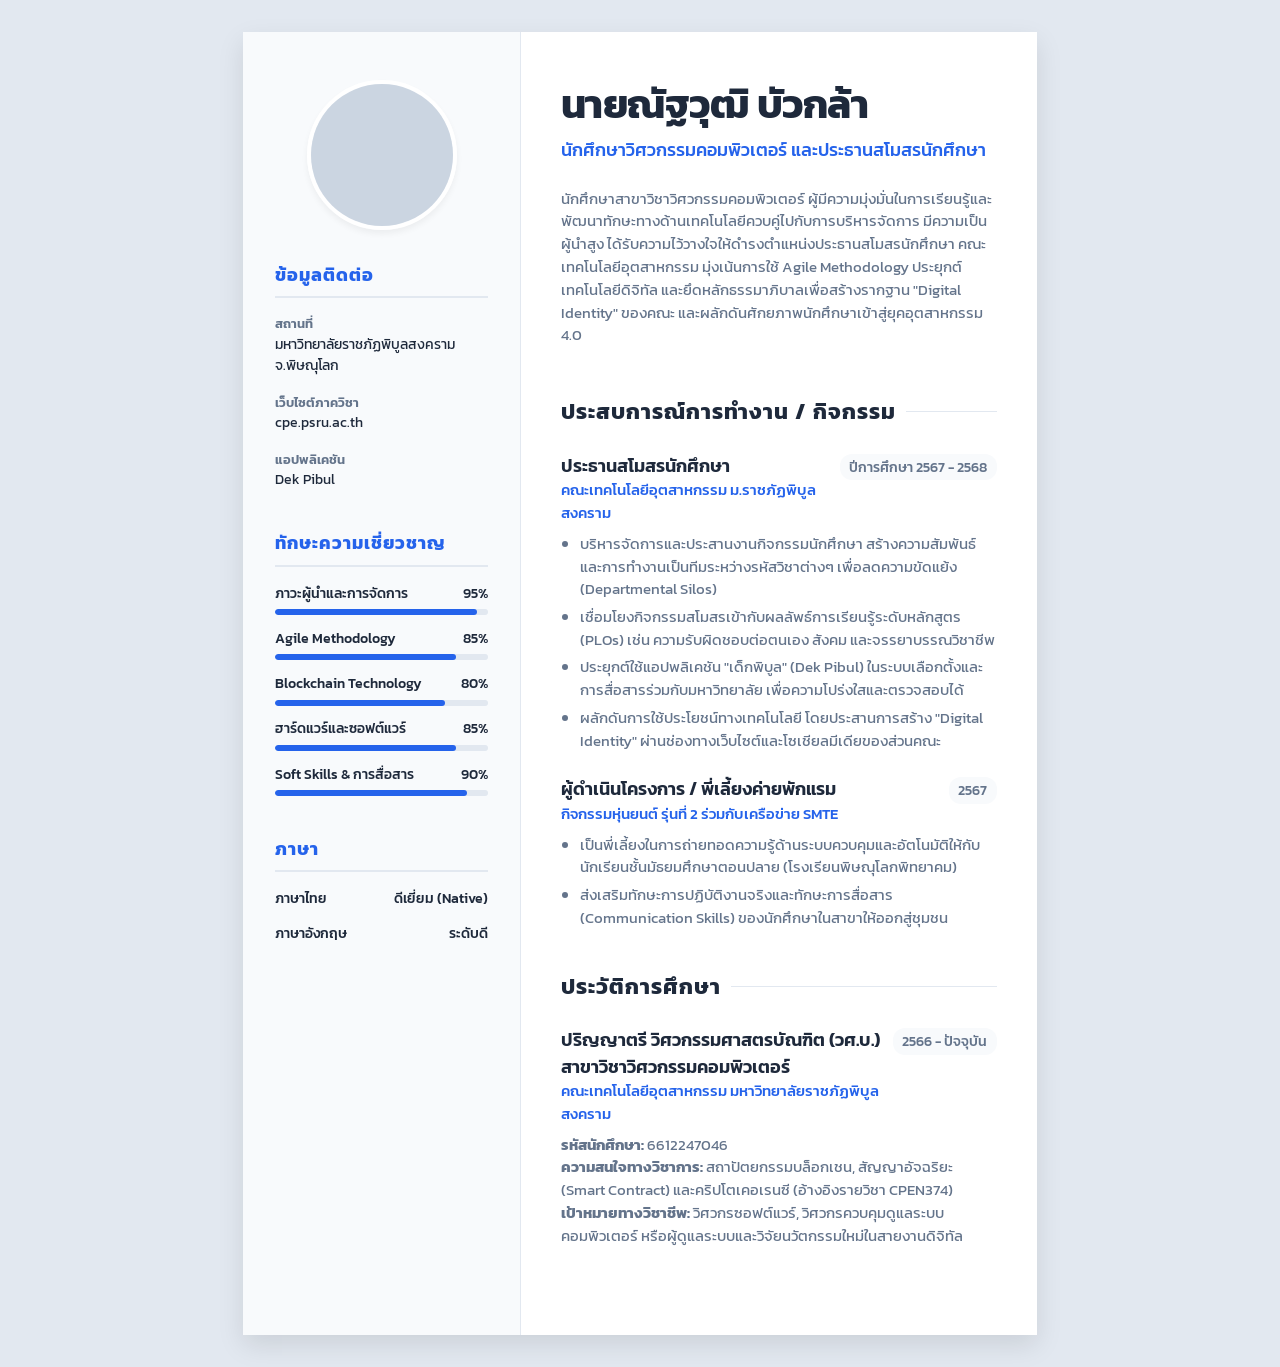
==== cv.html @ 9f86f3e3 "AI Spektrum awakens — To study and practicalize AI usage Born: 2026-02-28 Human: Peg Theme: Lazy but" ====
<!DOCTYPE html>
<html lang="th">

<head>
    <meta charset="UTF-8">
    <meta name="viewport" content="width=device-width, initial-scale=1.0">
    <title>CV - ณัฐวุฒิ บัวกล้า</title>
    <link
        href="https://fonts.googleapis.com/css2?family=Inter:wght@300;400;500;600;700&family=Kanit:wght@300;400;500;600;700&display=swap"
        rel="stylesheet">
    <style>
        :root {
            --primary-color: #2563eb;
            --text-main: #1e293b;
            --text-muted: #64748b;
            --bg-color: #ffffff;
            --sidebar-bg: #f8fafc;
            --border-color: #e2e8f0;
        }

        * {
            margin: 0;
            padding: 0;
            box-sizing: border-box;
            font-family: 'Kanit', 'Inter', sans-serif;
        }

        body {
            background-color: #e2e8f0;
            color: var(--text-main);
            display: flex;
            justify-content: center;
            padding: 2rem;
            line-height: 1.5;
        }

        /* A4 Paper Size Setup */
        .cv-container {
            width: 210mm;
            min-height: 297mm;
            /* A4 aspect ratio */
            background: var(--bg-color);
            box-shadow: 0 10px 25px rgba(0, 0, 0, 0.1);
            display: grid;
            grid-template-columns: 35% 65%;
            overflow: hidden;
        }

        /* Sidebar (Left Column) */
        .sidebar {
            background-color: var(--sidebar-bg);
            padding: 3rem 2rem;
            border-right: 1px solid var(--border-color);
        }

        .profile-img-container {
            width: 150px;
            height: 150px;
            border-radius: 50%;
            overflow: hidden;
            margin: 0 auto 2rem;
            border: 4px solid white;
            box-shadow: 0 4px 6px rgba(0, 0, 0, 0.05);
        }

        .profile-img {
            width: 100%;
            height: 100%;
            background-color: #cbd5e1;
            background-image: url('https://placehold.co/150x150/2563eb/ffffff?text=NB');
            background-size: cover;
            background-position: center;
        }

        .sidebar-section {
            margin-bottom: 2.5rem;
        }

        .sidebar-title {
            font-size: 1.1rem;
            font-weight: 700;
            color: var(--primary-color);
            text-transform: uppercase;
            letter-spacing: 1px;
            margin-bottom: 1rem;
            border-bottom: 2px solid var(--border-color);
            padding-bottom: 0.5rem;
        }

        .contact-item {
            display: flex;
            flex-direction: column;
            margin-bottom: 1rem;
            font-size: 0.9rem;
        }

        .contact-item span:first-child {
            font-weight: 600;
            font-size: 0.8rem;
            color: var(--text-muted);
            text-transform: uppercase;
        }

        .skill-list {
            list-style: none;
        }

        .skill-list li {
            margin-bottom: 0.8rem;
        }

        .skill-name {
            display: flex;
            justify-content: space-between;
            font-size: 0.9rem;
            font-weight: 500;
            margin-bottom: 0.3rem;
        }

        .skill-bar {
            height: 6px;
            background: #e2e8f0;
            border-radius: 3px;
            overflow: hidden;
        }

        .skill-level {
            height: 100%;
            background: var(--primary-color);
            border-radius: 3px;
        }

        /* Main Content (Right Column) */
        .main-content {
            padding: 3rem 2.5rem;
        }

        .header {
            margin-bottom: 3rem;
        }

        .name {
            font-size: 2.5rem;
            font-weight: 700;
            line-height: 1.2;
            color: var(--text-main);
            margin-bottom: 0.5rem;
            letter-spacing: -0.5px;
        }

        .profession {
            font-size: 1.15rem;
            color: var(--primary-color);
            font-weight: 500;
        }

        .profile-text {
            color: var(--text-muted);
            font-size: 0.95rem;
            margin-top: 1.5rem;
        }

        .section {
            margin-bottom: 2.5rem;
        }

        .section-title {
            font-size: 1.4rem;
            font-weight: 700;
            color: var(--text-main);
            text-transform: uppercase;
            letter-spacing: 1px;
            margin-bottom: 1.5rem;
            display: flex;
            align-items: center;
            gap: 10px;
        }

        .section-title::after {
            content: "";
            flex: 1;
            height: 1px;
            background: var(--border-color);
        }

        .timeline-item {
            margin-bottom: 1.5rem;
            position: relative;
        }

        .timeline-header {
            display: flex;
            justify-content: space-between;
            align-items: baseline;
            margin-bottom: 0.5rem;
        }

        .role-title {
            font-size: 1.1rem;
            font-weight: 600;
            color: var(--text-main);
        }

        .company-name {
            font-size: 0.95rem;
            font-weight: 500;
            color: var(--primary-color);
        }

        .duration {
            font-size: 0.85rem;
            color: var(--text-muted);
            font-weight: 500;
            background: var(--sidebar-bg);
            padding: 0.2rem 0.6rem;
            border-radius: 12px;
            white-space: nowrap;
        }

        .timeline-desc {
            font-size: 0.95rem;
            color: var(--text-muted);
        }

        .timeline-desc ul {
            padding-left: 1.2rem;
            margin-top: 0.5rem;
        }

        .timeline-desc li {
            margin-bottom: 0.3rem;
        }

        /* Print Settings */
        @media print {
            body {
                padding: 0;
                background: white;
            }

            .cv-container {
                box-shadow: none;
                width: 100%;
                height: 100%;
            }
        }

        /* Responsive */
        @media screen and (max-width: 768px) {
            .cv-container {
                grid-template-columns: 1fr;
                width: 100%;
            }

            .sidebar {
                border-right: none;
                border-bottom: 1px solid var(--border-color);
            }
        }
    </style>
</head>

<body>

    <div class="cv-container">
        <!-- Left Sidebar -->
        <div class="sidebar">
            <div class="profile-img-container">
                <div class="profile-img"></div>
            </div>

            <div class="sidebar-section">
                <h2 class="sidebar-title">ข้อมูลติดต่อ</h2>
                <div class="contact-item">
                    <span>สถานที่</span>
                    <span>มหาวิทยาลัยราชภัฏพิบูลสงคราม จ.พิษณุโลก</span>
                </div>
                <div class="contact-item">
                    <span>เว็บไซต์ภาควิชา</span>
                    <span>cpe.psru.ac.th</span>
                </div>
                <div class="contact-item">
                    <span>แอปพลิเคชัน</span>
                    <span>Dek Pibul</span>
                </div>
            </div>

            <div class="sidebar-section">
                <h2 class="sidebar-title">ทักษะความเชี่ยวชาญ</h2>
                <ul class="skill-list">
                    <li>
                        <div class="skill-name"><span>ภาวะผู้นำและการจัดการ</span><span>95%</span></div>
                        <div class="skill-bar">
                            <div class="skill-level" style="width: 95%;"></div>
                        </div>
                    </li>
                    <li>
                        <div class="skill-name"><span>Agile Methodology</span><span>85%</span></div>
                        <div class="skill-bar">
                            <div class="skill-level" style="width: 85%;"></div>
                        </div>
                    </li>
                    <li>
                        <div class="skill-name"><span>Blockchain Technology</span><span>80%</span></div>
                        <div class="skill-bar">
                            <div class="skill-level" style="width: 80%;"></div>
                        </div>
                    </li>
                    <li>
                        <div class="skill-name"><span>ฮาร์ดแวร์และซอฟต์แวร์</span><span>85%</span></div>
                        <div class="skill-bar">
                            <div class="skill-level" style="width: 85%;"></div>
                        </div>
                    </li>
                    <li>
                        <div class="skill-name"><span>Soft Skills & การสื่อสาร</span><span>90%</span></div>
                        <div class="skill-bar">
                            <div class="skill-level" style="width: 90%;"></div>
                        </div>
                    </li>
                </ul>
            </div>

            <div class="sidebar-section">
                <h2 class="sidebar-title">ภาษา</h2>
                <ul class="skill-list">
                    <li>
                        <div class="skill-name"><span>ภาษาไทย</span><span>ดีเยี่ยม (Native)</span></div>
                    </li>
                    <li>
                        <div class="skill-name"><span>ภาษาอังกฤษ</span><span>ระดับดี</span></div>
                    </li>
                </ul>
            </div>
        </div>

        <!-- Right Main Content -->
        <div class="main-content">
            <div class="header">
                <h1 class="name">นายณัฐวุฒิ บัวกล้า</h1>
                <div class="profession">นักศึกษาวิศวกรรมคอมพิวเตอร์ และประธานสโมสรนักศึกษา</div>
                <p class="profile-text">
                    นักศึกษาสาขาวิชาวิศวกรรมคอมพิวเตอร์
                    ผู้มีความมุ่งมั่นในการเรียนรู้และพัฒนาทักษะทางด้านเทคโนโลยีควบคู่ไปกับการบริหารจัดการ
                    มีความเป็นผู้นำสูง ได้รับความไว้วางใจให้ดำรงตำแหน่งประธานสโมสรนักศึกษา คณะเทคโนโลยีอุตสาหกรรม
                    มุ่งเน้นการใช้ Agile Methodology ประยุกต์เทคโนโลยีดิจิทัล และยึดหลักธรรมาภิบาลเพื่อสร้างรากฐาน
                    "Digital Identity" ของคณะ และผลักดันศักยภาพนักศึกษาเข้าสู่ยุคอุตสาหกรรม 4.0
                </p>
            </div>

            <div class="section">
                <h2 class="section-title">ประสบการณ์การทำงาน / กิจกรรม</h2>

                <div class="timeline-item">
                    <div class="timeline-header">
                        <div>
                            <div class="role-title">ประธานสโมสรนักศึกษา</div>
                            <div class="company-name">คณะเทคโนโลยีอุตสาหกรรม ม.ราชภัฏพิบูลสงคราม</div>
                        </div>
                        <div class="duration">ปีการศึกษา 2567 - 2568</div>
                    </div>
                    <div class="timeline-desc">
                        <ul>
                            <li>บริหารจัดการและประสานงานกิจกรรมนักศึกษา
                                สร้างความสัมพันธ์และการทำงานเป็นทีมระหว่างรหัสวิชาต่างๆ เพื่อลดความขัดแย้ง (Departmental
                                Silos)</li>
                            <li>เชื่อมโยงกิจกรรมสโมสรเข้ากับผลลัพธ์การเรียนรู้ระดับหลักสูตร (PLOs) เช่น
                                ความรับผิดชอบต่อตนเอง สังคม และจรรยาบรรณวิชาชีพ</li>
                            <li>ประยุกต์ใช้แอปพลิเคชัน "เด็กพิบูล" (Dek Pibul)
                                ในระบบเลือกตั้งและการสื่อสารร่วมกับมหาวิทยาลัย เพื่อความโปร่งใสและตรวจสอบได้</li>
                            <li>ผลักดันการใช้ประโยชน์ทางเทคโนโลยี โดยประสานการสร้าง "Digital Identity"
                                ผ่านช่องทางเว็บไซต์และโซเชียลมีเดียของส่วนคณะ</li>
                        </ul>
                    </div>
                </div>

                <div class="timeline-item">
                    <div class="timeline-header">
                        <div>
                            <div class="role-title">ผู้ดำเนินโครงการ / พี่เลี้ยงค่ายพักแรม</div>
                            <div class="company-name">กิจกรรมหุ่นยนต์ รุ่นที่ 2 ร่วมกับเครือข่าย SMTE</div>
                        </div>
                        <div class="duration">2567</div>
                    </div>
                    <div class="timeline-desc">
                        <ul>
                            <li>เป็นพี่เลี้ยงในการถ่ายทอดความรู้ด้านระบบควบคุมและอัตโนมัติให้กับนักเรียนชั้นมัธยมศึกษาตอนปลาย
                                (โรงเรียนพิษณุโลกพิทยาคม)</li>
                            <li>ส่งเสริมทักษะการปฏิบัติงานจริงและทักษะการสื่อสาร (Communication Skills)
                                ของนักศึกษาในสาขาให้ออกสู่ชุมชน</li>
                        </ul>
                    </div>
                </div>
            </div>

            <div class="section">
                <h2 class="section-title">ประวัติการศึกษา</h2>

                <div class="timeline-item">
                    <div class="timeline-header">
                        <div>
                            <div class="role-title">ปริญญาตรี วิศวกรรมศาสตรบัณฑิต (วศ.บ.) สาขาวิชาวิศวกรรมคอมพิวเตอร์
                            </div>
                            <div class="company-name">คณะเทคโนโลยีอุตสาหกรรม มหาวิทยาลัยราชภัฏพิบูลสงคราม</div>
                        </div>
                        <div class="duration">2566 - ปัจจุบัน</div>
                    </div>
                    <div class="timeline-desc">
                        <b>รหัสนักศึกษา:</b> 6612247046<br>
                        <b>ความสนใจทางวิชาการ:</b> สถาปัตยกรรมบล็อกเชน, สัญญาอัจฉริยะ (Smart Contract) และคริปโตเคอเรนซี
                        (อ้างอิงรายวิชา CPEN374)<br>
                        <b>เป้าหมายทางวิชาชีพ:</b> วิศวกรซอฟต์แวร์, วิศวกรควบคุมดูแลระบบคอมพิวเตอร์
                        หรือผู้ดูแลระบบและวิจัยนวัตกรรมใหม่ในสายงานดิจิทัล
                    </div>
                </div>
            </div>

        </div>
    </div>

</body>

</html>
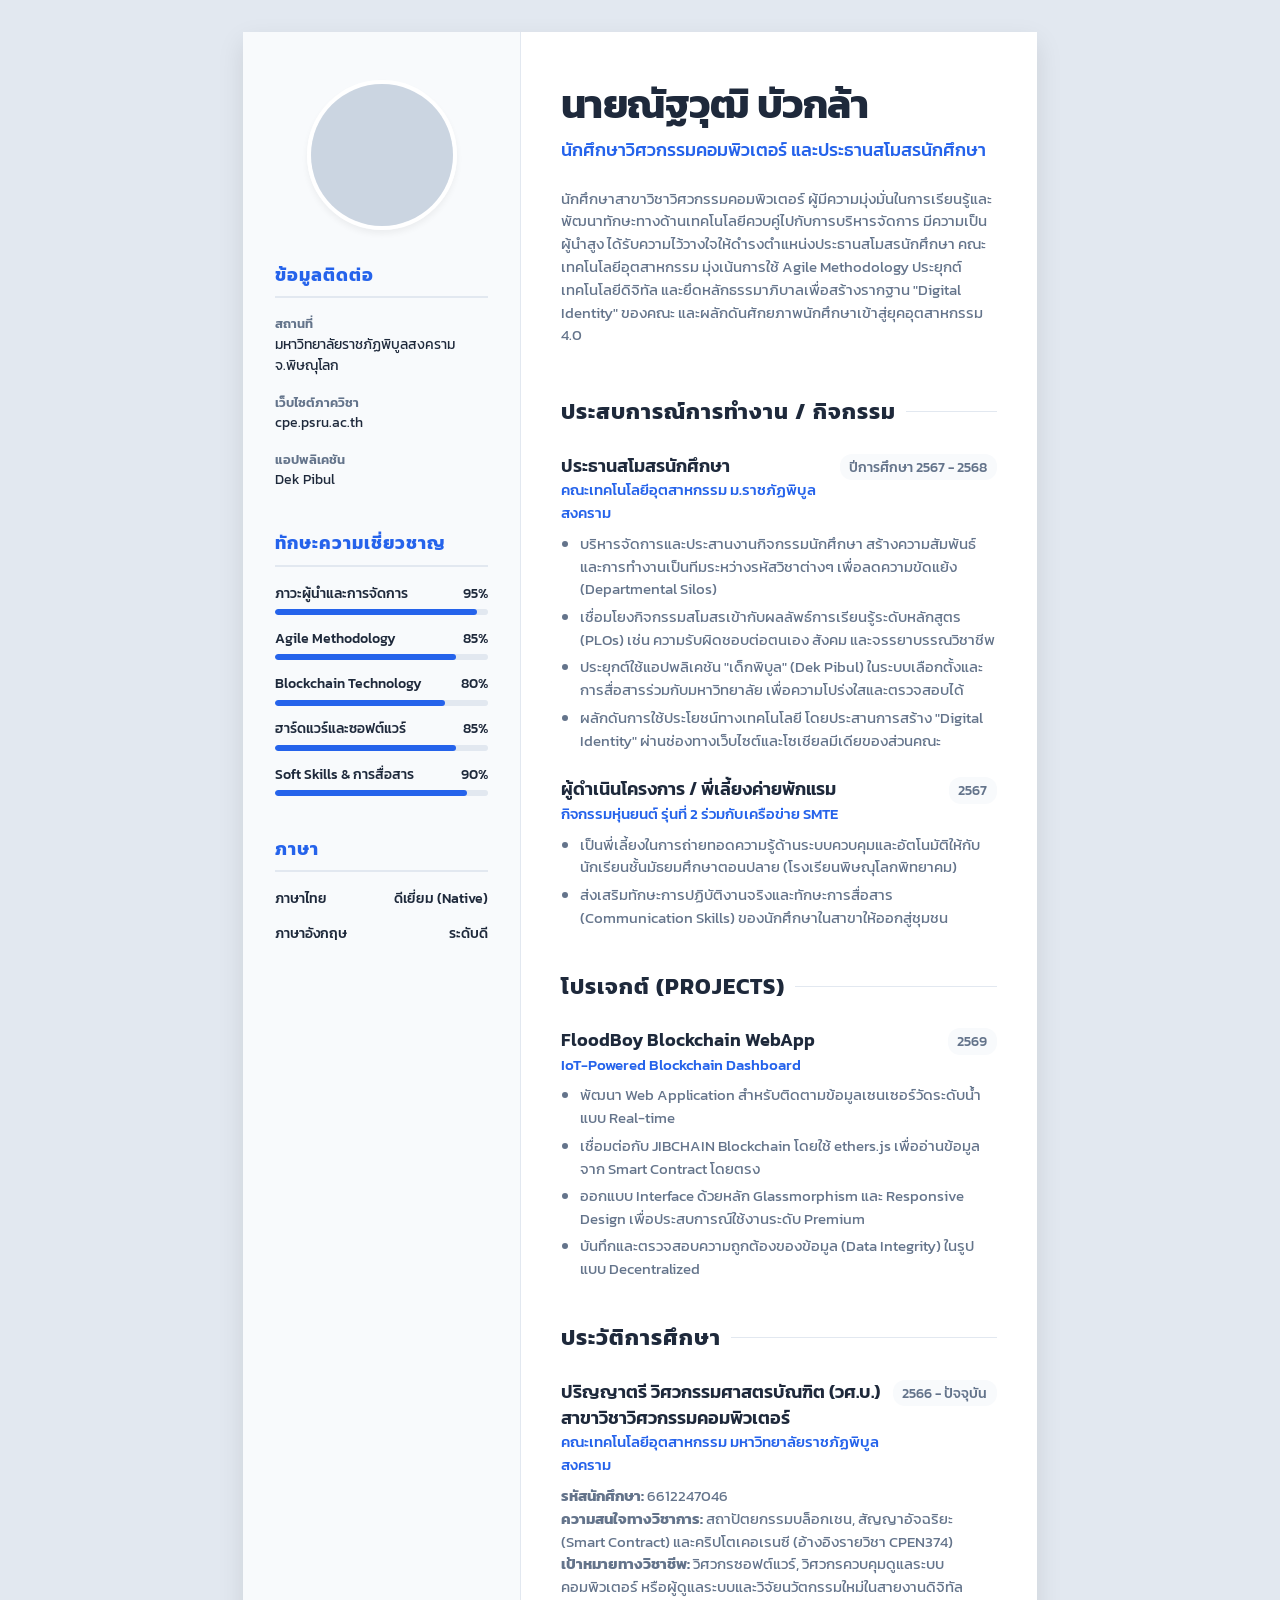
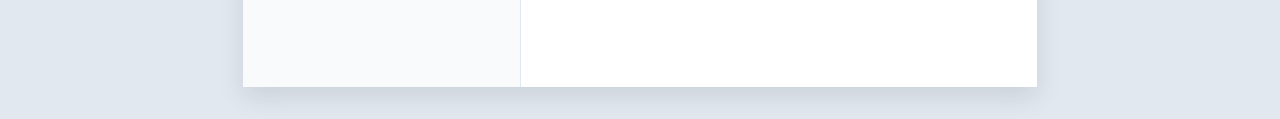
==== commit ae6a34f8: "Update CV with FloodBoy Blockchain project" ====
--- a/cv.html
+++ b/cv.html
@@ -394,6 +394,30 @@
             </div>
 
             <div class="section">
+                <h2 class="section-title">โปรเจกต์ (Projects)</h2>
+
+                <div class="timeline-item">
+                    <div class="timeline-header">
+                        <div>
+                            <div class="role-title">FloodBoy Blockchain WebApp</div>
+                            <div class="company-name">IoT-Powered Blockchain Dashboard</div>
+                        </div>
+                        <div class="duration">2569</div>
+                    </div>
+                    <div class="timeline-desc">
+                        <ul>
+                            <li>พัฒนา Web Application สำหรับติดตามข้อมูลเซนเซอร์วัดระดับน้ำแบบ Real-time</li>
+                            <li>เชื่อมต่อกับ JIBCHAIN Blockchain โดยใช้ ethers.js เพื่ออ่านข้อมูลจาก Smart Contract
+                                โดยตรง</li>
+                            <li>ออกแบบ Interface ด้วยหลัก Glassmorphism และ Responsive Design เพื่อประสบการณ์ใช้งานระดับ
+                                Premium</li>
+                            <li>บันทึกและตรวจสอบความถูกต้องของข้อมูล (Data Integrity) ในรูปแบบ Decentralized</li>
+                        </ul>
+                    </div>
+                </div>
+            </div>
+
+            <div class="section">
                 <h2 class="section-title">ประวัติการศึกษา</h2>
 
                 <div class="timeline-item">
